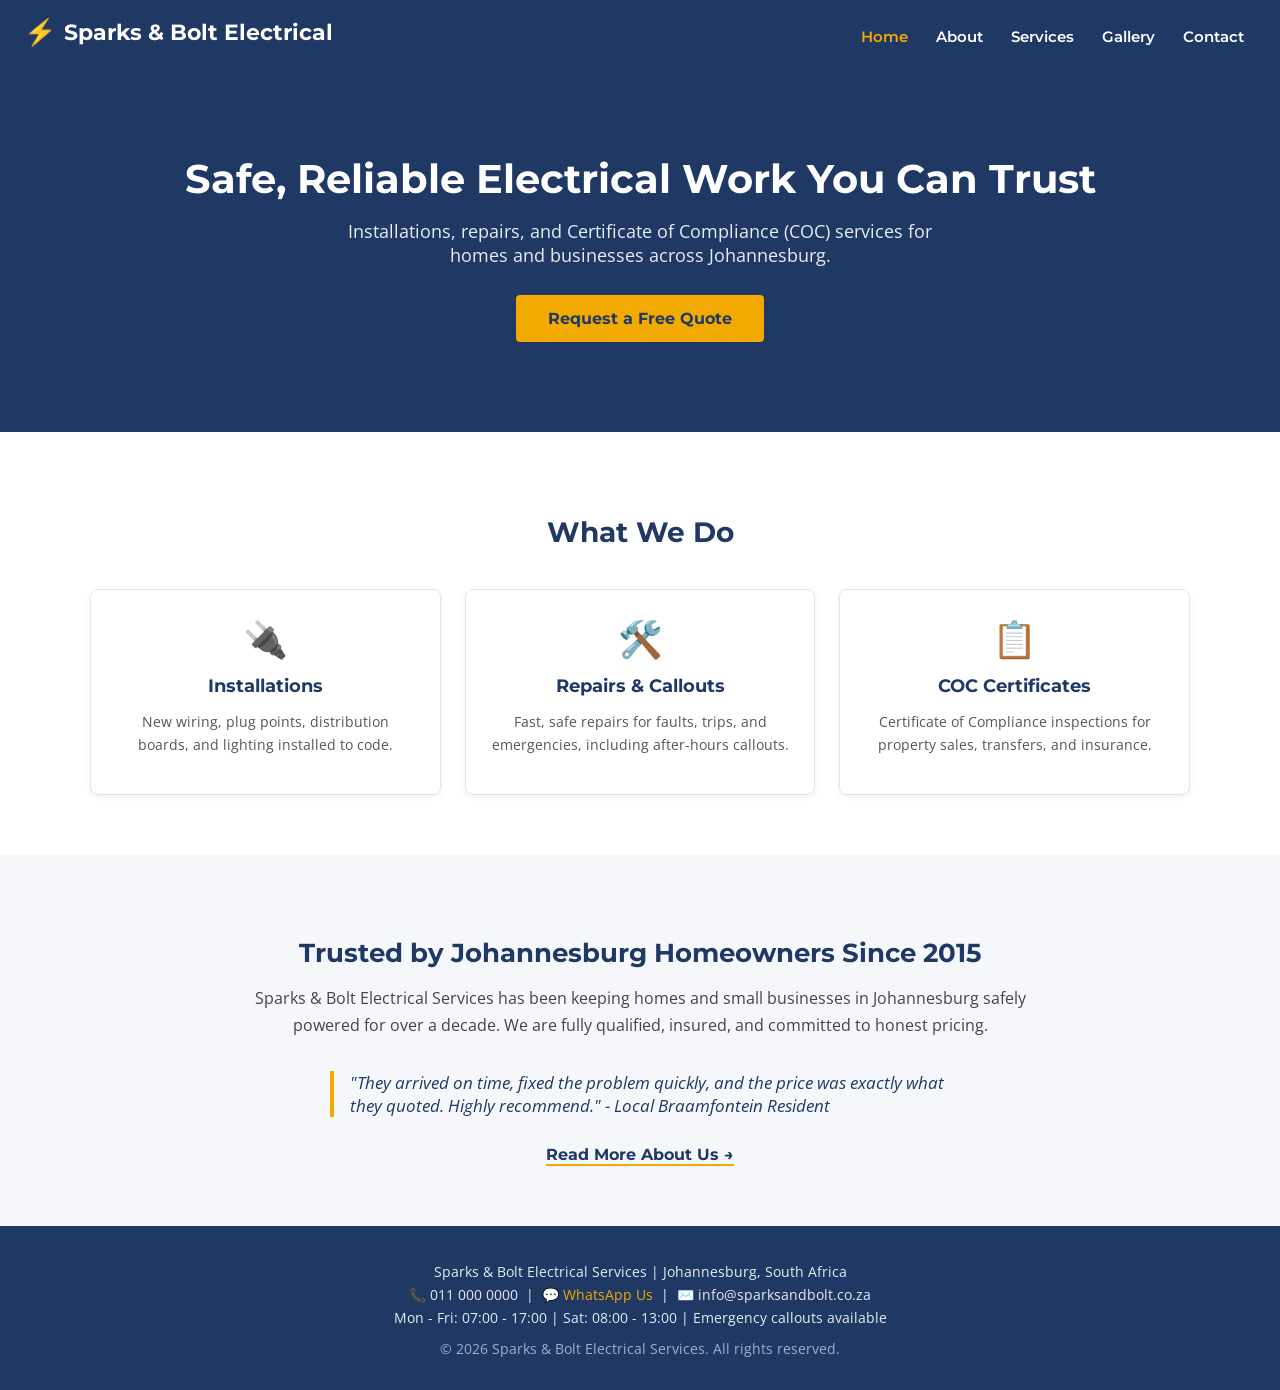
==== index.html @ bcb6921a "Fix folder structure" ====
<!DOCTYPE html>
<html lang="en">
<head>
  <meta charset="UTF-8">
  <meta name="viewport" content="width=device-width, initial-scale=1.0">
  <title>Sparks & Bolt Electrical Services | Trusted Electricians in Johannesburg</title>
  <meta name="description" content="Sparks & Bolt Electrical Services offers reliable electrical installations, repairs, and Certificate of Compliance (COC) inspections across Johannesburg.">
  <link rel="preconnect" href="https://fonts.googleapis.com">
  <link href="https://fonts.googleapis.com/css2?family=Montserrat:wght@600;700;800&family=Open+Sans:wght@400;600&display=swap" rel="stylesheet">
</head>
<body style="margin:0; padding:0; font-family:'Open Sans', Arial, sans-serif; color:#222222; background-color:#FFFFFF;">

  <!-- ===================== HEADER ===================== -->
  <header style="background-color:#1F3864; padding:16px 24px; display:flex; align-items:center; justify-content:space-between; flex-wrap:wrap;">
    <div style="display:flex; align-items:center;">
      <span style="font-family:'Montserrat', sans-serif; font-weight:800; font-size:26px; color:#F2A900;">⚡</span>
      <span style="font-family:'Montserrat', sans-serif; font-weight:700; font-size:22px; color:#FFFFFF; margin-left:8px;">Sparks &amp; Bolt Electrical</span>
    </div>

    <!-- ===================== NAVIGATION ===================== -->
    <nav style="margin-top:8px;">
      <a href="index.html" style="color:#F2A900; text-decoration:none; font-family:'Montserrat', sans-serif; font-weight:600; margin:0 12px; font-size:15px;">Home</a>
      <a href="pages/about.html" style="color:#FFFFFF; text-decoration:none; font-family:'Montserrat', sans-serif; font-weight:600; margin:0 12px; font-size:15px;">About</a>
      <a href="pages/services.html" style="color:#FFFFFF; text-decoration:none; font-family:'Montserrat', sans-serif; font-weight:600; margin:0 12px; font-size:15px;">Services</a>
      <a href="pages/gallery.html" style="color:#FFFFFF; text-decoration:none; font-family:'Montserrat', sans-serif; font-weight:600; margin:0 12px; font-size:15px;">Gallery</a>
      <a href="pages/contact.html" style="color:#FFFFFF; text-decoration:none; font-family:'Montserrat', sans-serif; font-weight:600; margin:0 12px; font-size:15px;">Contact</a>
    </nav>
  </header>

  <!-- ===================== HERO ===================== -->
  <main>
    <section style="background-color:#1F3864; background-image:linear-gradient(rgba(31,56,100,0.85), rgba(31,56,100,0.85)), url('https://images.unsplash.com/photo-1621905251189-08b45d6a269e?w=1400&q=80'); background-size:cover; background-position:center; padding:90px 24px; text-align:center;">
      <h1 style="font-family:'Montserrat', sans-serif; color:#FFFFFF; font-size:40px; margin:0 0 16px 0;">Safe, Reliable Electrical Work You Can Trust</h1>
      <p style="font-family:'Open Sans', sans-serif; color:#E8ECF3; font-size:18px; max-width:640px; margin:0 auto 28px auto;">Installations, repairs, and Certificate of Compliance (COC) services for homes and businesses across Johannesburg.</p>
      <a href="pages/contact.html" style="background-color:#F2A900; color:#1F3864; font-family:'Montserrat', sans-serif; font-weight:700; text-decoration:none; padding:14px 32px; border-radius:4px; font-size:16px; display:inline-block;">Request a Free Quote</a>
    </section>

    <!-- ===================== SERVICE HIGHLIGHTS ===================== -->
    <section style="padding:60px 24px; max-width:1100px; margin:0 auto;">
      <h2 style="font-family:'Montserrat', sans-serif; color:#1F3864; text-align:center; font-size:28px; margin-bottom:40px;">What We Do</h2>
      <div style="display:flex; flex-wrap:wrap; justify-content:center; gap:24px;">

        <div style="flex:1 1 280px; max-width:320px; border:1px solid #E5E5E5; border-radius:8px; padding:24px; text-align:center; box-shadow:0 2px 6px rgba(0,0,0,0.06);">
          <div style="font-size:36px;">🔌</div>
          <h3 style="font-family:'Montserrat', sans-serif; color:#1F3864; font-size:18px; margin:12px 0 8px 0;">Installations</h3>
          <p style="font-size:14px; color:#555555; line-height:1.6;">New wiring, plug points, distribution boards, and lighting installed to code.</p>
        </div>

        <div style="flex:1 1 280px; max-width:320px; border:1px solid #E5E5E5; border-radius:8px; padding:24px; text-align:center; box-shadow:0 2px 6px rgba(0,0,0,0.06);">
          <div style="font-size:36px;">🛠️</div>
          <h3 style="font-family:'Montserrat', sans-serif; color:#1F3864; font-size:18px; margin:12px 0 8px 0;">Repairs &amp; Callouts</h3>
          <p style="font-size:14px; color:#555555; line-height:1.6;">Fast, safe repairs for faults, trips, and emergencies, including after-hours callouts.</p>
        </div>

        <div style="flex:1 1 280px; max-width:320px; border:1px solid #E5E5E5; border-radius:8px; padding:24px; text-align:center; box-shadow:0 2px 6px rgba(0,0,0,0.06);">
          <div style="font-size:36px;">📋</div>
          <h3 style="font-family:'Montserrat', sans-serif; color:#1F3864; font-size:18px; margin:12px 0 8px 0;">COC Certificates</h3>
          <p style="font-size:14px; color:#555555; line-height:1.6;">Certificate of Compliance inspections for property sales, transfers, and insurance.</p>
        </div>

      </div>
    </section>

    <!-- ===================== ABOUT / TESTIMONIAL PREVIEW ===================== -->
    <section style="background-color:#F5F7FA; padding:60px 24px;">
      <div style="max-width:800px; margin:0 auto; text-align:center;">
        <h2 style="font-family:'Montserrat', sans-serif; color:#1F3864; font-size:26px; margin-bottom:16px;">Trusted by Johannesburg Homeowners Since 2015</h2>
        <p style="color:#444444; font-size:16px; line-height:1.7;">Sparks &amp; Bolt Electrical Services has been keeping homes and small businesses in Johannesburg safely powered for over a decade. We are fully qualified, insured, and committed to honest pricing.</p>
        <blockquote style="font-style:italic; color:#1F3864; font-size:17px; border-left:4px solid #F2A900; padding-left:16px; margin:32px auto 0 auto; text-align:left; max-width:600px;">
          "They arrived on time, fixed the problem quickly, and the price was exactly what they quoted. Highly recommend." - Local Braamfontein Resident
        </blockquote>
        <a href="pages/about.html" style="display:inline-block; margin-top:28px; color:#1F3864; font-family:'Montserrat', sans-serif; font-weight:700; text-decoration:none; border-bottom:2px solid #F2A900;">Read More About Us →</a>
      </div>
    </section>
  </main>

  <!-- ===================== FOOTER ===================== -->
  <footer style="background-color:#1F3864; color:#E8ECF3; padding:32px 24px; text-align:center; font-size:14px;">
    <p style="margin:4px 0;">Sparks &amp; Bolt Electrical Services | Johannesburg, South Africa</p>
    <p style="margin:4px 0;">📞 011 000 0000 &nbsp;|&nbsp; 💬 <a href="https://wa.me/27600000000" style="color:#F2A900; text-decoration:none;">WhatsApp Us</a> &nbsp;|&nbsp; ✉️ info@sparksandbolt.co.za</p>
    <p style="margin:4px 0;">Mon - Fri: 07:00 - 17:00 | Sat: 08:00 - 13:00 | Emergency callouts available</p>
    <p style="margin:12px 0 0 0; color:#9FB0CC;">&copy; 2026 Sparks &amp; Bolt Electrical Services. All rights reserved.</p>
  </footer>

</body>
</html>
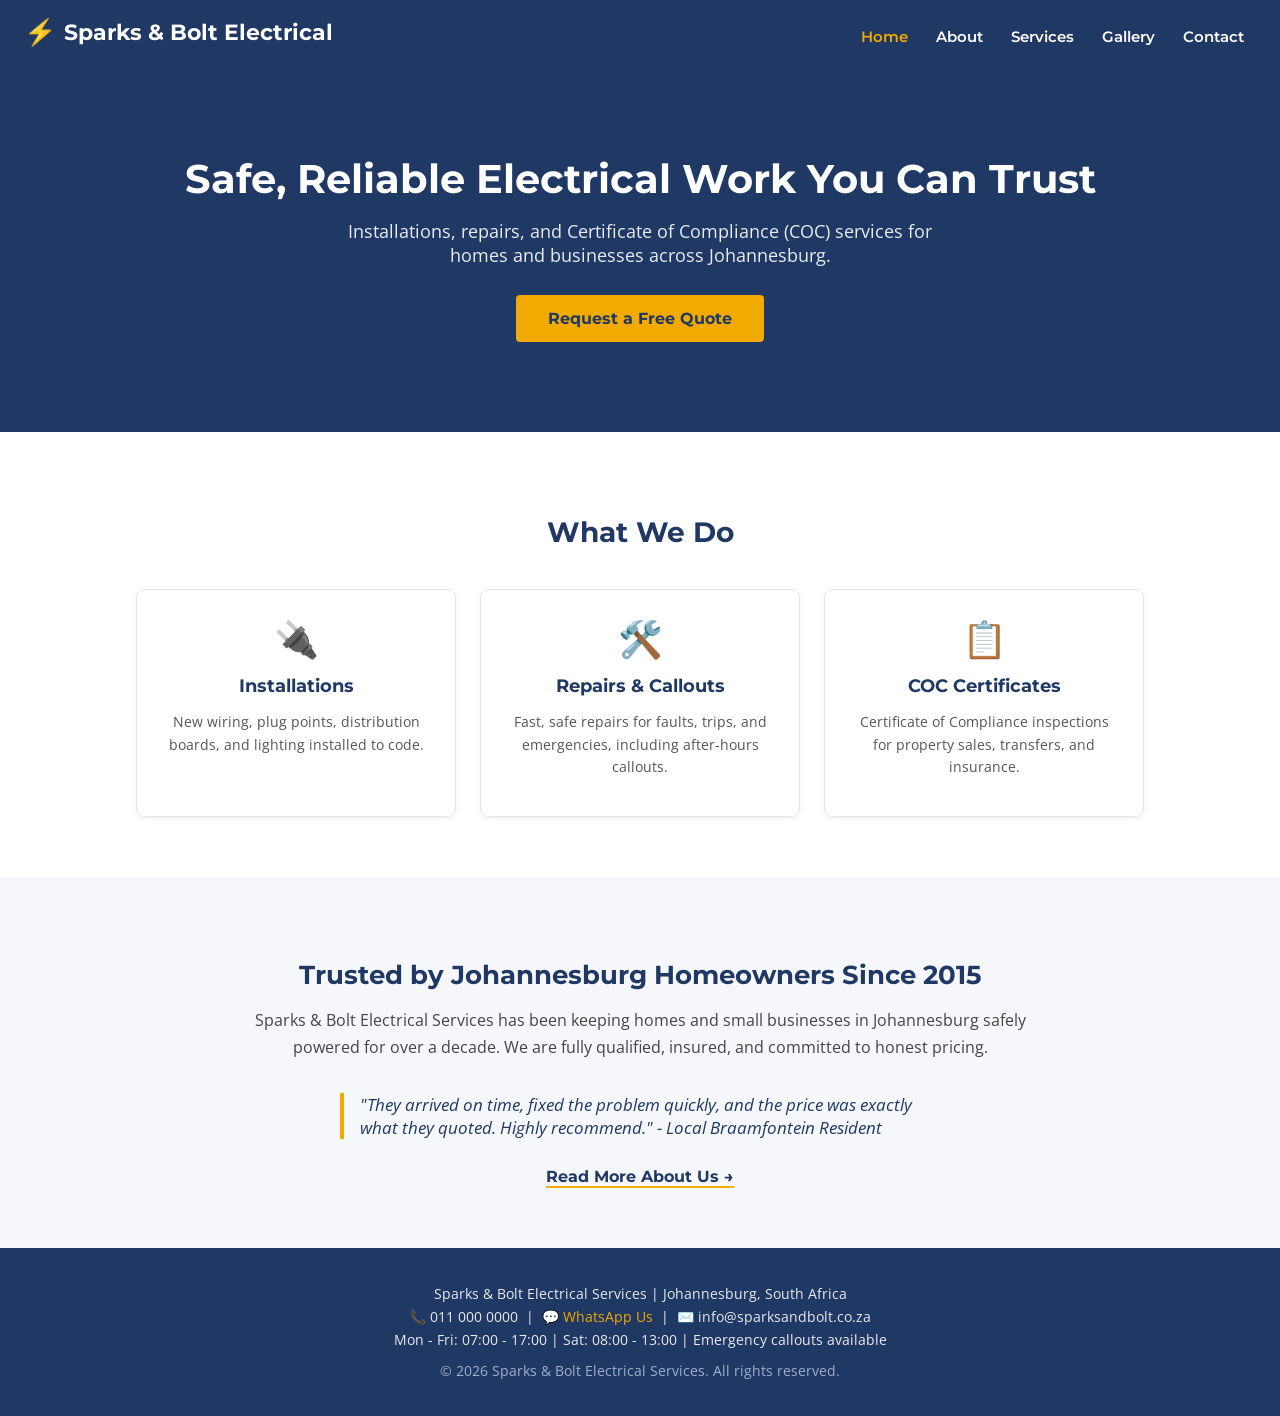
==== commit ba75cecb: "Fix nested folder structure" ====
--- a/index.html
+++ b/index.html
@@ -7,79 +7,80 @@
   <meta name="description" content="Sparks & Bolt Electrical Services offers reliable electrical installations, repairs, and Certificate of Compliance (COC) inspections across Johannesburg.">
   <link rel="preconnect" href="https://fonts.googleapis.com">
   <link href="https://fonts.googleapis.com/css2?family=Montserrat:wght@600;700;800&family=Open+Sans:wght@400;600&display=swap" rel="stylesheet">
+  <link rel="stylesheet" href="css/style.css">
 </head>
-<body style="margin:0; padding:0; font-family:'Open Sans', Arial, sans-serif; color:#222222; background-color:#FFFFFF;">
+<body>
 
   <!-- ===================== HEADER ===================== -->
-  <header style="background-color:#1F3864; padding:16px 24px; display:flex; align-items:center; justify-content:space-between; flex-wrap:wrap;">
-    <div style="display:flex; align-items:center;">
-      <span style="font-family:'Montserrat', sans-serif; font-weight:800; font-size:26px; color:#F2A900;">⚡</span>
-      <span style="font-family:'Montserrat', sans-serif; font-weight:700; font-size:22px; color:#FFFFFF; margin-left:8px;">Sparks &amp; Bolt Electrical</span>
+  <header class="header">
+    <div class="header-brand">
+      <span class="header-logo">⚡</span>
+      <span class="header-name">Sparks &amp; Bolt Electrical</span>
     </div>
 
     <!-- ===================== NAVIGATION ===================== -->
-    <nav style="margin-top:8px;">
-      <a href="index.html" style="color:#F2A900; text-decoration:none; font-family:'Montserrat', sans-serif; font-weight:600; margin:0 12px; font-size:15px;">Home</a>
-      <a href="pages/about.html" style="color:#FFFFFF; text-decoration:none; font-family:'Montserrat', sans-serif; font-weight:600; margin:0 12px; font-size:15px;">About</a>
-      <a href="pages/services.html" style="color:#FFFFFF; text-decoration:none; font-family:'Montserrat', sans-serif; font-weight:600; margin:0 12px; font-size:15px;">Services</a>
-      <a href="pages/gallery.html" style="color:#FFFFFF; text-decoration:none; font-family:'Montserrat', sans-serif; font-weight:600; margin:0 12px; font-size:15px;">Gallery</a>
-      <a href="pages/contact.html" style="color:#FFFFFF; text-decoration:none; font-family:'Montserrat', sans-serif; font-weight:600; margin:0 12px; font-size:15px;">Contact</a>
+    <nav class="nav">
+      <a href="index.html" class="nav-link active">Home</a>
+      <a href="pages/about.html" class="nav-link">About</a>
+      <a href="pages/services.html" class="nav-link">Services</a>
+      <a href="pages/gallery.html" class="nav-link">Gallery</a>
+      <a href="pages/contact.html" class="nav-link">Contact</a>
     </nav>
   </header>
 
-  <!-- ===================== HERO ===================== -->
   <main>
-    <section style="background-color:#1F3864; background-image:linear-gradient(rgba(31,56,100,0.85), rgba(31,56,100,0.85)), url('https://images.unsplash.com/photo-1621905251189-08b45d6a269e?w=1400&q=80'); background-size:cover; background-position:center; padding:90px 24px; text-align:center;">
-      <h1 style="font-family:'Montserrat', sans-serif; color:#FFFFFF; font-size:40px; margin:0 0 16px 0;">Safe, Reliable Electrical Work You Can Trust</h1>
-      <p style="font-family:'Open Sans', sans-serif; color:#E8ECF3; font-size:18px; max-width:640px; margin:0 auto 28px auto;">Installations, repairs, and Certificate of Compliance (COC) services for homes and businesses across Johannesburg.</p>
-      <a href="pages/contact.html" style="background-color:#F2A900; color:#1F3864; font-family:'Montserrat', sans-serif; font-weight:700; text-decoration:none; padding:14px 32px; border-radius:4px; font-size:16px; display:inline-block;">Request a Free Quote</a>
+    <!-- ===================== HERO ===================== -->
+    <section class="hero">
+      <h1 class="hero-title">Safe, Reliable Electrical Work You Can Trust</h1>
+      <p class="hero-text">Installations, repairs, and Certificate of Compliance (COC) services for homes and businesses across Johannesburg.</p>
+      <a href="pages/contact.html" class="btn-primary">Request a Free Quote</a>
     </section>
 
     <!-- ===================== SERVICE HIGHLIGHTS ===================== -->
-    <section style="padding:60px 24px; max-width:1100px; margin:0 auto;">
-      <h2 style="font-family:'Montserrat', sans-serif; color:#1F3864; text-align:center; font-size:28px; margin-bottom:40px;">What We Do</h2>
-      <div style="display:flex; flex-wrap:wrap; justify-content:center; gap:24px;">
+    <section class="section">
+      <h2 class="section-title">What We Do</h2>
+      <div class="services-grid">
 
-        <div style="flex:1 1 280px; max-width:320px; border:1px solid #E5E5E5; border-radius:8px; padding:24px; text-align:center; box-shadow:0 2px 6px rgba(0,0,0,0.06);">
-          <div style="font-size:36px;">🔌</div>
-          <h3 style="font-family:'Montserrat', sans-serif; color:#1F3864; font-size:18px; margin:12px 0 8px 0;">Installations</h3>
-          <p style="font-size:14px; color:#555555; line-height:1.6;">New wiring, plug points, distribution boards, and lighting installed to code.</p>
+        <div class="service-card">
+          <div class="service-icon">🔌</div>
+          <h3 class="service-title">Installations</h3>
+          <p class="service-text">New wiring, plug points, distribution boards, and lighting installed to code.</p>
         </div>
 
-        <div style="flex:1 1 280px; max-width:320px; border:1px solid #E5E5E5; border-radius:8px; padding:24px; text-align:center; box-shadow:0 2px 6px rgba(0,0,0,0.06);">
-          <div style="font-size:36px;">🛠️</div>
-          <h3 style="font-family:'Montserrat', sans-serif; color:#1F3864; font-size:18px; margin:12px 0 8px 0;">Repairs &amp; Callouts</h3>
-          <p style="font-size:14px; color:#555555; line-height:1.6;">Fast, safe repairs for faults, trips, and emergencies, including after-hours callouts.</p>
+        <div class="service-card">
+          <div class="service-icon">🛠️</div>
+          <h3 class="service-title">Repairs &amp; Callouts</h3>
+          <p class="service-text">Fast, safe repairs for faults, trips, and emergencies, including after-hours callouts.</p>
         </div>
 
-        <div style="flex:1 1 280px; max-width:320px; border:1px solid #E5E5E5; border-radius:8px; padding:24px; text-align:center; box-shadow:0 2px 6px rgba(0,0,0,0.06);">
-          <div style="font-size:36px;">📋</div>
-          <h3 style="font-family:'Montserrat', sans-serif; color:#1F3864; font-size:18px; margin:12px 0 8px 0;">COC Certificates</h3>
-          <p style="font-size:14px; color:#555555; line-height:1.6;">Certificate of Compliance inspections for property sales, transfers, and insurance.</p>
+        <div class="service-card">
+          <div class="service-icon">📋</div>
+          <h3 class="service-title">COC Certificates</h3>
+          <p class="service-text">Certificate of Compliance inspections for property sales, transfers, and insurance.</p>
         </div>
 
       </div>
     </section>
 
     <!-- ===================== ABOUT / TESTIMONIAL PREVIEW ===================== -->
-    <section style="background-color:#F5F7FA; padding:60px 24px;">
-      <div style="max-width:800px; margin:0 auto; text-align:center;">
-        <h2 style="font-family:'Montserrat', sans-serif; color:#1F3864; font-size:26px; margin-bottom:16px;">Trusted by Johannesburg Homeowners Since 2015</h2>
-        <p style="color:#444444; font-size:16px; line-height:1.7;">Sparks &amp; Bolt Electrical Services has been keeping homes and small businesses in Johannesburg safely powered for over a decade. We are fully qualified, insured, and committed to honest pricing.</p>
-        <blockquote style="font-style:italic; color:#1F3864; font-size:17px; border-left:4px solid #F2A900; padding-left:16px; margin:32px auto 0 auto; text-align:left; max-width:600px;">
+    <section class="about-preview">
+      <div class="about-preview-inner">
+        <h2 class="about-title">Trusted by Johannesburg Homeowners Since 2015</h2>
+        <p class="about-text">Sparks &amp; Bolt Electrical Services has been keeping homes and small businesses in Johannesburg safely powered for over a decade. We are fully qualified, insured, and committed to honest pricing.</p>
+        <blockquote class="quote">
           "They arrived on time, fixed the problem quickly, and the price was exactly what they quoted. Highly recommend." - Local Braamfontein Resident
         </blockquote>
-        <a href="pages/about.html" style="display:inline-block; margin-top:28px; color:#1F3864; font-family:'Montserrat', sans-serif; font-weight:700; text-decoration:none; border-bottom:2px solid #F2A900;">Read More About Us →</a>
+        <a href="pages/about.html" class="link-more">Read More About Us →</a>
       </div>
     </section>
   </main>
 
   <!-- ===================== FOOTER ===================== -->
-  <footer style="background-color:#1F3864; color:#E8ECF3; padding:32px 24px; text-align:center; font-size:14px;">
-    <p style="margin:4px 0;">Sparks &amp; Bolt Electrical Services | Johannesburg, South Africa</p>
-    <p style="margin:4px 0;">📞 011 000 0000 &nbsp;|&nbsp; 💬 <a href="https://wa.me/27600000000" style="color:#F2A900; text-decoration:none;">WhatsApp Us</a> &nbsp;|&nbsp; ✉️ info@sparksandbolt.co.za</p>
-    <p style="margin:4px 0;">Mon - Fri: 07:00 - 17:00 | Sat: 08:00 - 13:00 | Emergency callouts available</p>
-    <p style="margin:12px 0 0 0; color:#9FB0CC;">&copy; 2026 Sparks &amp; Bolt Electrical Services. All rights reserved.</p>
+  <footer class="footer">
+    <p>Sparks &amp; Bolt Electrical Services | Johannesburg, South Africa</p>
+    <p>📞 011 000 0000 &nbsp;|&nbsp; 💬 <a href="https://wa.me/27600000000">WhatsApp Us</a> &nbsp;|&nbsp; ✉️ info@sparksandbolt.co.za</p>
+    <p>Mon - Fri: 07:00 - 17:00 | Sat: 08:00 - 13:00 | Emergency callouts available</p>
+    <p class="footer-copyright">&copy; 2026 Sparks &amp; Bolt Electrical Services. All rights reserved.</p>
   </footer>
 
 </body>
--- a/css/style.css
+++ b/css/style.css
@@ -0,0 +1,398 @@
+/* =====================================================
+   Sparks & Bolt Electrical Services — Main Stylesheet
+   Part 2: External CSS (extracted from Part 1 inline styles)
+   ===================================================== */
+
+/* ---------- Base ---------- */
+* { box-sizing: border-box; }
+
+body {
+  margin: 0;
+  padding: 0;
+  font-family: 'Open Sans', Arial, sans-serif;
+  color: #222222;
+  background-color: #FFFFFF;
+}
+
+a { text-decoration: none; }
+
+img { max-width: 100%; display: block; }
+
+/* ---------- Header ---------- */
+.header {
+  background-color: #1F3864;
+  padding: 16px 24px;
+  display: flex;
+  align-items: center;
+  justify-content: space-between;
+  flex-wrap: wrap;
+}
+
+.header-brand {
+  display: flex;
+  align-items: center;
+}
+
+.header-logo {
+  font-family: 'Montserrat', sans-serif;
+  font-weight: 800;
+  font-size: 26px;
+  color: #F2A900;
+}
+
+.header-name {
+  font-family: 'Montserrat', sans-serif;
+  font-weight: 700;
+  font-size: 22px;
+  color: #FFFFFF;
+  margin-left: 8px;
+}
+
+/* ---------- Navigation ---------- */
+.nav {
+  margin-top: 8px;
+}
+
+.nav-link {
+  color: #FFFFFF;
+  font-family: 'Montserrat', sans-serif;
+  font-weight: 600;
+  margin: 0 12px;
+  font-size: 15px;
+}
+
+.nav-link:hover,
+.nav-link.active {
+  color: #F2A900;
+}
+
+/* ---------- Hero (homepage) ---------- */
+.hero {
+  background-color: #1F3864;
+  background-image: linear-gradient(rgba(31,56,100,0.85), rgba(31,56,100,0.85)),
+    url('https://images.unsplash.com/photo-1621905251189-08b45d6a269e?w=1400&q=80');
+  background-size: cover;
+  background-position: center;
+  padding: 90px 24px;
+  text-align: center;
+}
+
+.hero-title {
+  font-family: 'Montserrat', sans-serif;
+  color: #FFFFFF;
+  font-size: 40px;
+  margin: 0 0 16px 0;
+}
+
+.hero-text {
+  font-family: 'Open Sans', sans-serif;
+  color: #E8ECF3;
+  font-size: 18px;
+  max-width: 640px;
+  margin: 0 auto 28px auto;
+}
+
+/* ---------- Buttons ---------- */
+.btn-primary {
+  background-color: #F2A900;
+  color: #1F3864;
+  font-family: 'Montserrat', sans-serif;
+  font-weight: 700;
+  padding: 14px 32px;
+  border: none;
+  border-radius: 4px;
+  font-size: 16px;
+  display: inline-block;
+  cursor: pointer;
+}
+
+.btn-submit {
+  background-color: #F2A900;
+  color: #1F3864;
+  font-family: 'Montserrat', sans-serif;
+  font-weight: 700;
+  border: none;
+  padding: 14px;
+  border-radius: 4px;
+  font-size: 16px;
+  cursor: pointer;
+}
+
+/* ---------- Generic section / page banner ---------- */
+.page-banner {
+  background-color: #1F3864;
+  padding: 50px 24px;
+  text-align: center;
+}
+
+.page-banner-title {
+  font-family: 'Montserrat', sans-serif;
+  color: #FFFFFF;
+  font-size: 32px;
+  margin: 0;
+}
+
+.page-banner-sub {
+  color: #E8ECF3;
+  font-size: 16px;
+  margin-top: 8px;
+}
+
+.section {
+  padding: 60px 24px;
+  max-width: 1100px;
+  margin: 0 auto;
+}
+
+.section-title {
+  font-family: 'Montserrat', sans-serif;
+  color: #1F3864;
+  text-align: center;
+  font-size: 28px;
+  margin-bottom: 40px;
+}
+
+/* ---------- Service cards (homepage) ---------- */
+.services-grid {
+  display: flex;
+  flex-wrap: wrap;
+  justify-content: center;
+  gap: 24px;
+}
+
+.service-card {
+  flex: 1 1 280px;
+  max-width: 320px;
+  border: 1px solid #E5E5E5;
+  border-radius: 8px;
+  padding: 24px;
+  text-align: center;
+  box-shadow: 0 2px 6px rgba(0,0,0,0.06);
+}
+
+.service-icon { font-size: 36px; }
+
+.service-title {
+  font-family: 'Montserrat', sans-serif;
+  color: #1F3864;
+  font-size: 18px;
+  margin: 12px 0 8px 0;
+}
+
+.service-text {
+  font-size: 14px;
+  color: #555555;
+  line-height: 1.6;
+}
+
+/* ---------- About / testimonial preview (homepage) ---------- */
+.about-preview {
+  background-color: #F5F7FA;
+  padding: 60px 24px;
+}
+
+.about-preview-inner {
+  max-width: 800px;
+  margin: 0 auto;
+  text-align: center;
+}
+
+.about-title {
+  font-family: 'Montserrat', sans-serif;
+  color: #1F3864;
+  font-size: 26px;
+  margin-bottom: 16px;
+}
+
+.about-text {
+  color: #444444;
+  font-size: 16px;
+  line-height: 1.7;
+}
+
+.quote {
+  font-style: italic;
+  color: #1F3864;
+  font-size: 17px;
+  border-left: 4px solid #F2A900;
+  padding-left: 16px;
+  margin: 32px auto 0 auto;
+  text-align: left;
+  max-width: 600px;
+}
+
+.link-more {
+  display: inline-block;
+  margin-top: 28px;
+  color: #1F3864;
+  font-family: 'Montserrat', sans-serif;
+  font-weight: 700;
+  border-bottom: 2px solid #F2A900;
+}
+
+/* ---------- Content pages (About / Services) ---------- */
+.content {
+  max-width: 800px;
+  margin: 0 auto;
+  padding: 50px 24px;
+}
+
+.content h2 {
+  font-family: 'Montserrat', sans-serif;
+  color: #1F3864;
+  font-size: 24px;
+  margin-top: 36px;
+}
+
+.content h2:first-child { margin-top: 0; }
+
+.content p,
+.content li {
+  font-size: 16px;
+  line-height: 1.8;
+  color: #333333;
+}
+
+.content ul { line-height: 1.9; }
+
+.service-block {
+  border-bottom: 1px solid #E5E5E5;
+  padding-bottom: 28px;
+  margin-bottom: 28px;
+}
+
+.service-block:last-of-type {
+  border-bottom: none;
+}
+
+.service-block h2 {
+  font-family: 'Montserrat', sans-serif;
+  color: #1F3864;
+  font-size: 22px;
+  margin-top: 0;
+}
+
+.cta-center {
+  text-align: center;
+  margin-top: 48px;
+}
+
+/* ---------- Gallery page ---------- */
+.gallery-grid {
+  display: flex;
+  flex-wrap: wrap;
+  gap: 20px;
+  justify-content: center;
+}
+
+.gallery-figure {
+  margin: 0;
+  width: 300px;
+}
+
+.gallery-img {
+  width: 100%;
+  height: 220px;
+  object-fit: cover;
+  border-radius: 6px;
+}
+
+.gallery-caption {
+  font-size: 14px;
+  color: #555555;
+  margin-top: 8px;
+  text-align: center;
+}
+
+/* ---------- Contact page ---------- */
+.contact-grid {
+  max-width: 1000px;
+  margin: 0 auto;
+  padding: 50px 24px;
+  display: flex;
+  flex-wrap: wrap;
+  gap: 40px;
+}
+
+.contact-col { flex: 1 1 380px; }
+.contact-col-narrow { flex: 1 1 300px; }
+
+.contact-col h2,
+.contact-col-narrow h2 {
+  font-family: 'Montserrat', sans-serif;
+  color: #1F3864;
+  font-size: 22px;
+  margin-top: 0;
+}
+
+.form {
+  display: flex;
+  flex-direction: column;
+  gap: 14px;
+}
+
+.form-label {
+  font-size: 14px;
+  font-weight: 600;
+  color: #333333;
+}
+
+.form-input,
+.form-textarea {
+  width: 100%;
+  padding: 10px;
+  margin-top: 4px;
+  border: 1px solid #CCCCCC;
+  border-radius: 4px;
+  font-family: 'Open Sans', sans-serif;
+}
+
+.form-note {
+  font-size: 12px;
+  color: #888888;
+  margin: 0;
+}
+
+.contact-details {
+  font-size: 15px;
+  line-height: 1.9;
+  color: #333333;
+}
+
+.map-wrap {
+  margin-top: 20px;
+  border-radius: 6px;
+  overflow: hidden;
+  border: 1px solid #E5E5E5;
+}
+
+.map-frame {
+  border: 0;
+  display: block;
+}
+
+/* ---------- Footer ---------- */
+.footer {
+  background-color: #1F3864;
+  color: #E8ECF3;
+  padding: 32px 24px;
+  text-align: center;
+  font-size: 14px;
+}
+
+.footer p { margin: 4px 0; }
+
+.footer a {
+  color: #F2A900;
+}
+
+.footer-copyright {
+  margin-top: 12px !important;
+  color: #9FB0CC;
+}
+
+/* ---------- Responsive tweaks ---------- */
+@media (max-width: 600px) {
+  .hero-title { font-size: 30px; }
+  .page-banner-title { font-size: 26px; }
+}
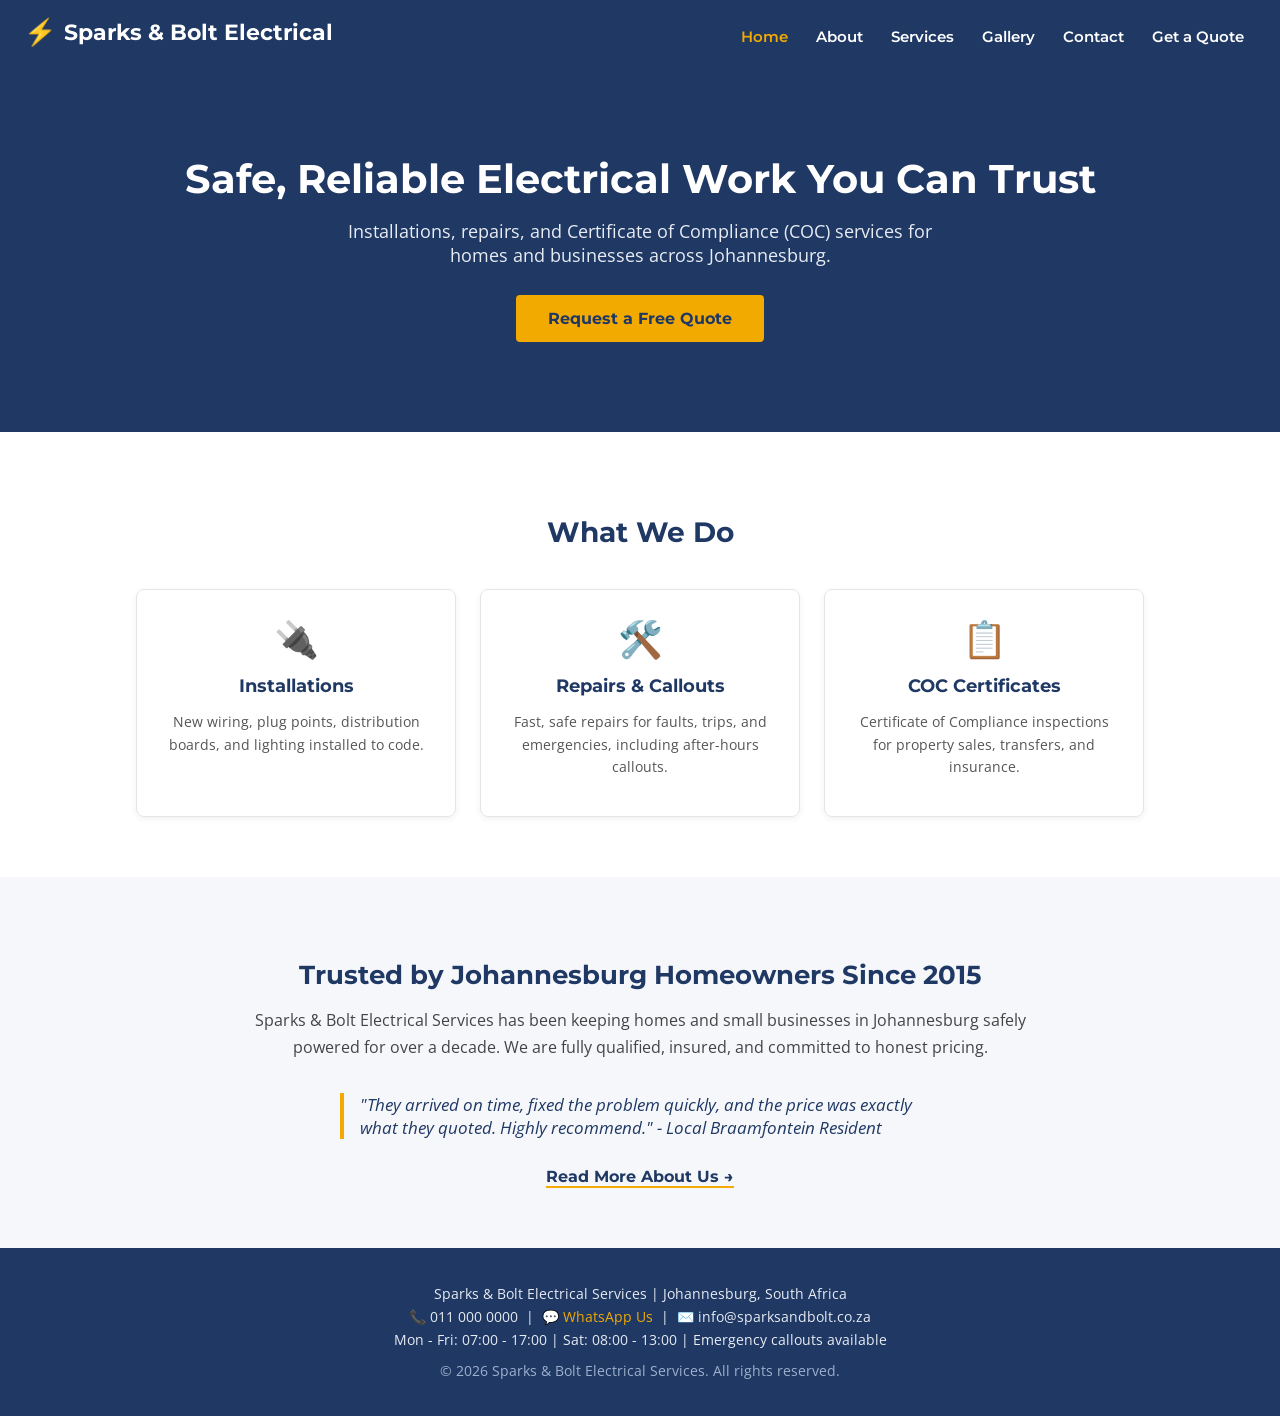
==== commit de282e33: "feat: add enquiry page, update navigation across all pages, and implement gallery lightbox" ====
--- a/index.html
+++ b/index.html
@@ -25,6 +25,8 @@
       <a href="pages/services.html" class="nav-link">Services</a>
       <a href="pages/gallery.html" class="nav-link">Gallery</a>
       <a href="pages/contact.html" class="nav-link">Contact</a>
+      <!-- Added Get a Quote link here -->
+      <a href="pages/enquiry.html" style="color:#FFFFFF; text-decoration:none; font-family:'Montserrat', sans-serif; font-weight:600; margin:0 12px; font-size:15px;">Get a Quote</a>
     </nav>
   </header>
 
@@ -84,4 +86,4 @@
   </footer>
 
 </body>
-</html>
+</html>
